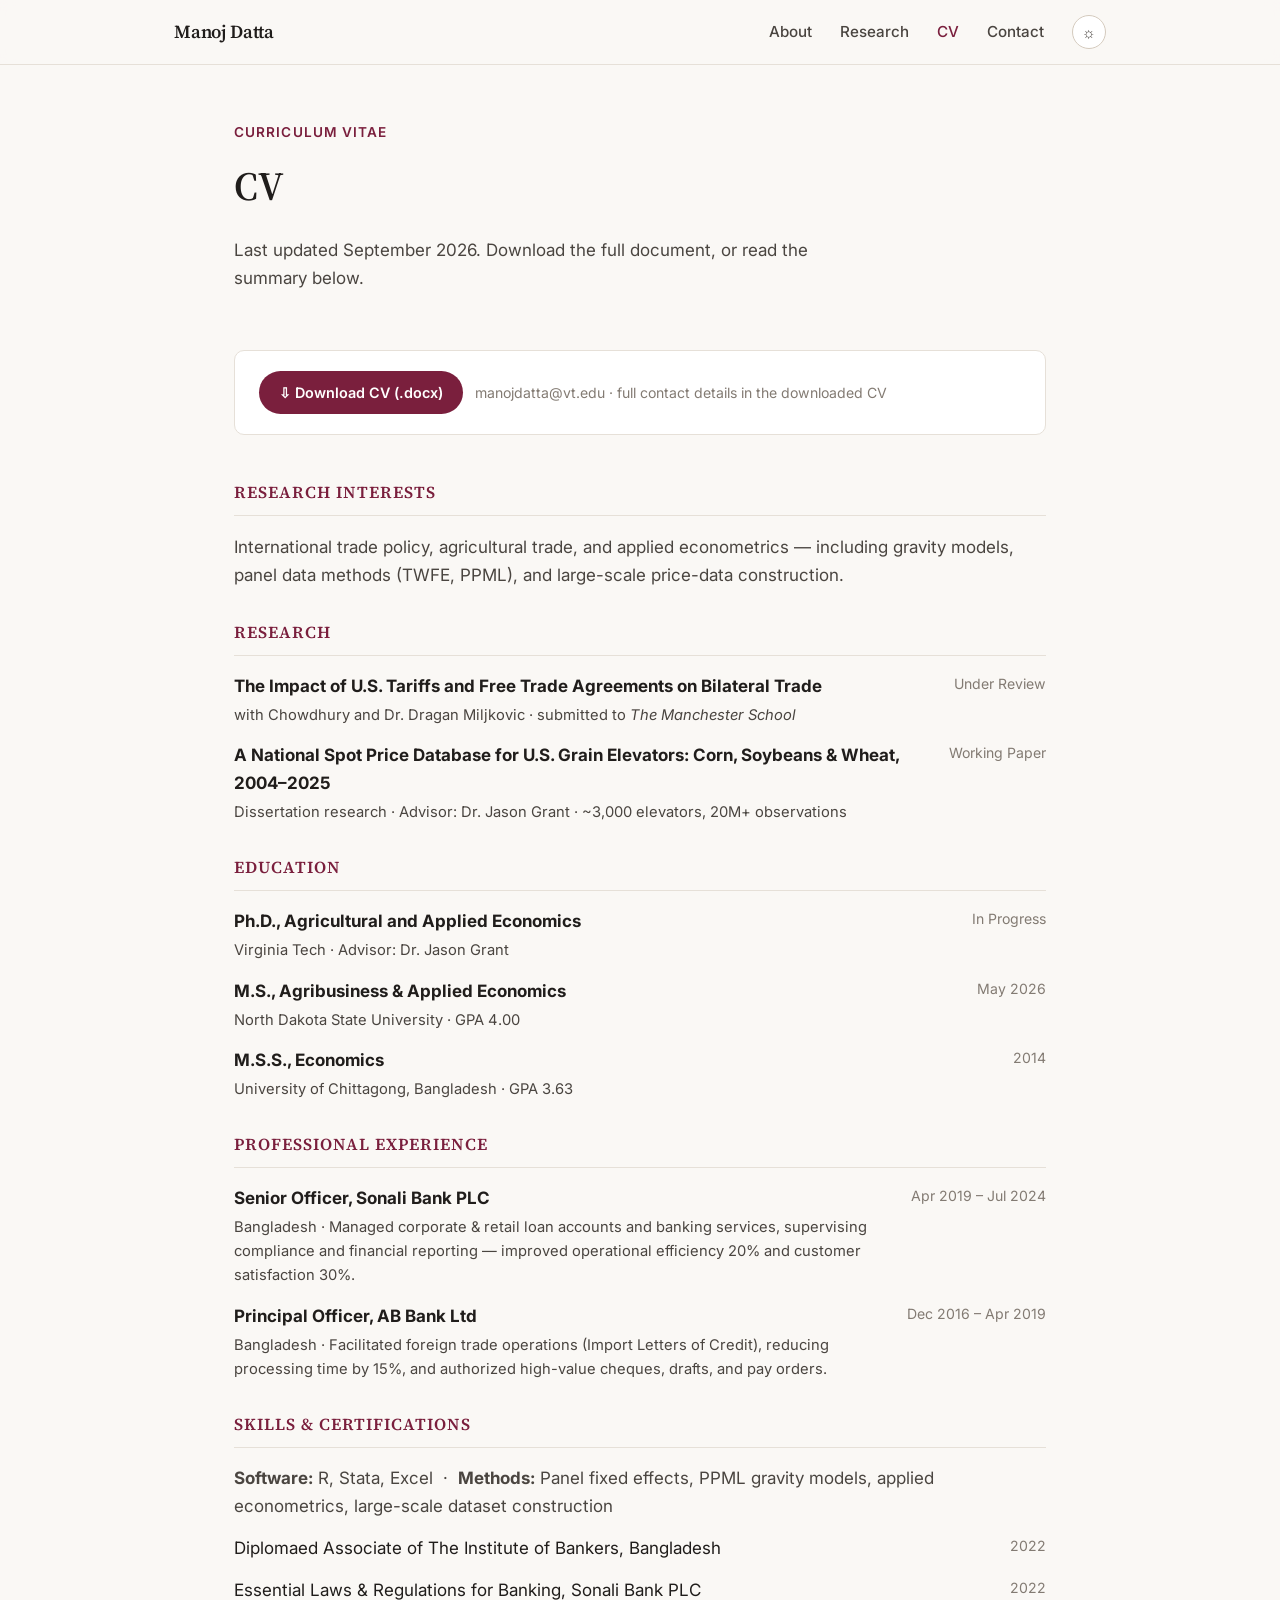
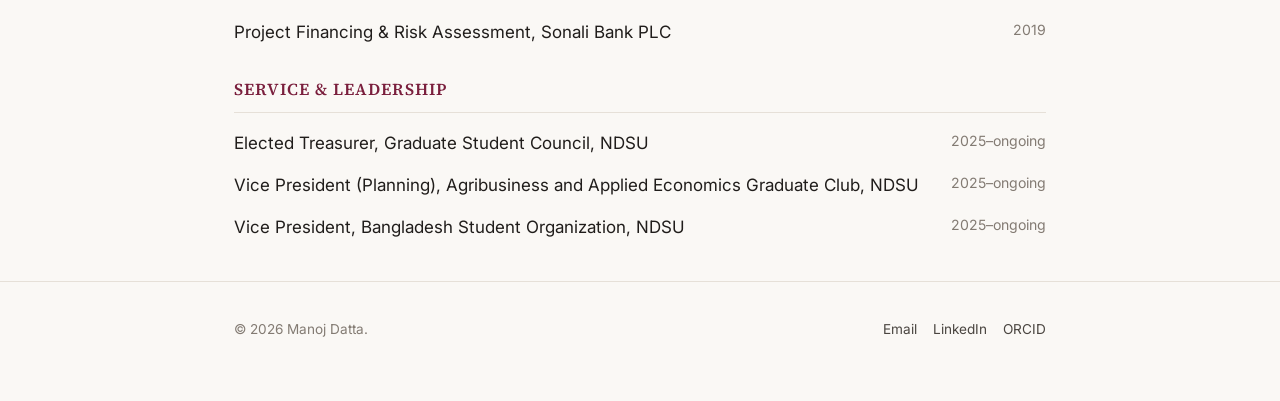
==== cv.html @ b6eddcfe "Initial commit: personal academic website" ====
<!DOCTYPE html>
<html lang="en">
<head>
<meta charset="UTF-8">
<meta name="viewport" content="width=device-width, initial-scale=1">
<title>CV — Manoj Datta</title>
<meta name="description" content="Curriculum vitae for Manoj Datta, PhD student in Agricultural and Applied Economics at Virginia Tech.">
<link rel="preconnect" href="https://fonts.googleapis.com">
<link rel="preconnect" href="https://fonts.gstatic.com" crossorigin>
<link href="https://fonts.googleapis.com/css2?family=Source+Serif+4:wght@500;600;700&family=Inter:wght@400;500;600;700&display=swap" rel="stylesheet">
<link rel="stylesheet" href="assets/css/style.css">
</head>
<body>

<nav class="site-nav">
  <div class="wrap">
    <a href="index.html" class="brand">Manoj Datta</a>
    <button class="nav-toggle" aria-label="Toggle menu">&#9776;</button>
    <div class="nav-links">
      <a href="index.html">About</a>
      <a href="research.html">Research</a>
      <a href="cv.html" class="active">CV</a>
      <a href="mailto:manojdatta@vt.edu">Contact</a>
      <button class="theme-toggle" aria-label="Toggle dark mode" title="Toggle dark mode">&#9788;</button>
    </div>
  </div>
</nav>

<header class="page-header">
  <div class="wrap">
    <p class="eyebrow">Curriculum Vitae</p>
    <h1>CV</h1>
    <p>Last updated September 2026. Download the full document, or read the summary below.</p>
  </div>
</header>

<div class="wrap">
  <div class="cv-download-bar">
    <a class="link-row-single" href="assets/files/Manoj_Datta_CV.docx" download style="padding:10px 20px;background:var(--maroon);color:#fff;border-radius:999px;font-weight:600;font-size:0.9rem;">&#8681; Download CV (.docx)</a>
    <span style="color:var(--ink-faint); font-size:0.88rem;">manojdatta@vt.edu &middot; full contact details in the downloaded CV</span>
  </div>

  <div class="cv-section">
    <h2>Research Interests</h2>
    <p style="color:var(--ink-soft);">
      International trade policy, agricultural trade, and applied econometrics —
      including gravity models, panel data methods (TWFE, PPML), and large-scale
      price-data construction.
    </p>
  </div>

  <div class="cv-section">
    <h2>Research</h2>
    <div class="cv-row">
      <div class="cv-main">
        <b>The Impact of U.S. Tariffs and Free Trade Agreements on Bilateral Trade</b>
        <div class="cv-sub">with Chowdhury and Dr. Dragan Miljkovic &middot; submitted to <em>The Manchester School</em></div>
      </div>
      <div class="cv-date">Under Review</div>
    </div>
    <div class="cv-row">
      <div class="cv-main">
        <b>A National Spot Price Database for U.S. Grain Elevators: Corn, Soybeans &amp; Wheat, 2004&ndash;2025</b>
        <div class="cv-sub">Dissertation research &middot; Advisor: Dr. Jason Grant &middot; ~3,000 elevators, 20M+ observations</div>
      </div>
      <div class="cv-date">Working Paper</div>
    </div>
  </div>

  <div class="cv-section">
    <h2>Education</h2>
    <div class="cv-row">
      <div class="cv-main"><b>Ph.D., Agricultural and Applied Economics</b>
        <div class="cv-sub">Virginia Tech &middot; Advisor: Dr. Jason Grant</div>
      </div>
      <div class="cv-date">In Progress</div>
    </div>
    <div class="cv-row">
      <div class="cv-main"><b>M.S., Agribusiness &amp; Applied Economics</b>
        <div class="cv-sub">North Dakota State University &middot; GPA 4.00</div>
      </div>
      <div class="cv-date">May 2026</div>
    </div>
    <div class="cv-row">
      <div class="cv-main"><b>M.S.S., Economics</b>
        <div class="cv-sub">University of Chittagong, Bangladesh &middot; GPA 3.63</div>
      </div>
      <div class="cv-date">2014</div>
    </div>
  </div>

  <div class="cv-section">
    <h2>Professional Experience</h2>
    <div class="cv-row">
      <div class="cv-main"><b>Senior Officer, Sonali Bank PLC</b>
        <div class="cv-sub">Bangladesh &middot; Managed corporate &amp; retail loan accounts and banking services, supervising compliance and financial reporting &mdash; improved operational efficiency 20% and customer satisfaction 30%.</div>
      </div>
      <div class="cv-date">Apr 2019 &ndash; Jul 2024</div>
    </div>
    <div class="cv-row">
      <div class="cv-main"><b>Principal Officer, AB Bank Ltd</b>
        <div class="cv-sub">Bangladesh &middot; Facilitated foreign trade operations (Import Letters of Credit), reducing processing time by 15%, and authorized high-value cheques, drafts, and pay orders.</div>
      </div>
      <div class="cv-date">Dec 2016 &ndash; Apr 2019</div>
    </div>
  </div>

  <div class="cv-section">
    <h2>Skills &amp; Certifications</h2>
    <p style="color:var(--ink-soft); margin: 0 0 14px;">
      <b>Software:</b> R, Stata, Excel &nbsp;&middot;&nbsp;
      <b>Methods:</b> Panel fixed effects, PPML gravity models, applied econometrics, large-scale dataset construction
    </p>
    <div class="cv-row">
      <div class="cv-main">Diplomaed Associate of The Institute of Bankers, Bangladesh</div>
      <div class="cv-date">2022</div>
    </div>
    <div class="cv-row">
      <div class="cv-main">Essential Laws &amp; Regulations for Banking, Sonali Bank PLC</div>
      <div class="cv-date">2022</div>
    </div>
    <div class="cv-row">
      <div class="cv-main">Project Financing &amp; Risk Assessment, Sonali Bank PLC</div>
      <div class="cv-date">2019</div>
    </div>
  </div>

  <div class="cv-section">
    <h2>Service &amp; Leadership</h2>
    <div class="cv-row">
      <div class="cv-main">Elected Treasurer, Graduate Student Council, NDSU</div>
      <div class="cv-date">2025&ndash;ongoing</div>
    </div>
    <div class="cv-row">
      <div class="cv-main">Vice President (Planning), Agribusiness and Applied Economics Graduate Club, NDSU</div>
      <div class="cv-date">2025&ndash;ongoing</div>
    </div>
    <div class="cv-row">
      <div class="cv-main">Vice President, Bangladesh Student Organization, NDSU</div>
      <div class="cv-date">2025&ndash;ongoing</div>
    </div>
  </div>
</div>

<footer>
  <div class="wrap">
    <p>&copy; <span id="year"></span> Manoj Datta.</p>
    <div class="socials">
      <a href="mailto:manojdatta@vt.edu">Email</a>
      <a href="https://www.linkedin.com/in/manoj-datta-68495a75/" target="_blank" rel="noopener">LinkedIn</a>
      <a href="https://orcid.org/0009-0003-9950-358X" target="_blank" rel="noopener">ORCID</a>
    </div>
  </div>
</footer>

<script src="assets/js/main.js"></script>
<script>document.getElementById("year").textContent = new Date().getFullYear();</script>
</body>
</html>
---- assets/css/style.css ----
/* ============================================================
   Manoj Datta — academic site
   Palette: warm paper background, ink text, maroon + ochre accent
   Type: Source Serif 4 (display/serif) + Inter (UI/body)
   ============================================================ */

:root {
  --paper: #faf8f5;
  --paper-raised: #ffffff;
  --ink: #201d1b;
  --ink-soft: #4a4540;
  --ink-faint: #837b73;
  --line: #e6e0d8;
  --line-strong: #d4cabd;
  --maroon: #7a1f3d;
  --maroon-dark: #5c1730;
  --ochre: #b5651d;
  --tag-bg: #f1ece3;
  --focus: #b5651d;
  --shadow: 0 1px 2px rgba(32, 29, 27, 0.04), 0 8px 24px -12px rgba(32, 29, 27, 0.12);
  --radius: 10px;
  --maxw: 860px;
}

@media (prefers-color-scheme: dark) {
  :root:not([data-theme="light"]) {
    --paper: #171513;
    --paper-raised: #1f1c19;
    --ink: #ece7e0;
    --ink-soft: #c4bcb1;
    --ink-faint: #8d8479;
    --line: #332e29;
    --line-strong: #453f38;
    --maroon: #d97d9a;
    --ochre: #e0a35c;
    --tag-bg: #2a2521;
    --shadow: 0 1px 2px rgba(0, 0, 0, 0.2), 0 8px 24px -12px rgba(0, 0, 0, 0.5);
  }
}

:root[data-theme="dark"] {
  --paper: #171513;
  --paper-raised: #1f1c19;
  --ink: #ece7e0;
  --ink-soft: #c4bcb1;
  --ink-faint: #8d8479;
  --line: #332e29;
  --line-strong: #453f38;
  --maroon: #d97d9a;
  --ochre: #e0a35c;
  --tag-bg: #2a2521;
  --shadow: 0 1px 2px rgba(0, 0, 0, 0.2), 0 8px 24px -12px rgba(0, 0, 0, 0.5);
}

* { box-sizing: border-box; }
html { scroll-behavior: smooth; }

body {
  margin: 0;
  background: var(--paper);
  color: var(--ink);
  font-family: "Inter", -apple-system, BlinkMacSystemFont, "Segoe UI", sans-serif;
  font-size: 17px;
  line-height: 1.65;
  -webkit-font-smoothing: antialiased;
  transition: background 0.2s ease, color 0.2s ease;
}

h1, h2, h3, .serif {
  font-family: "Source Serif 4", Georgia, serif;
  font-weight: 600;
  letter-spacing: -0.01em;
  color: var(--ink);
}

a { color: var(--maroon); text-decoration: none; }
a:hover { text-decoration: underline; text-decoration-thickness: 1.5px; text-underline-offset: 3px; }
a:focus-visible, button:focus-visible { outline: 2px solid var(--focus); outline-offset: 3px; }

.wrap { max-width: var(--maxw); margin: 0 auto; padding: 0 24px; }

/* ---------- Nav ---------- */
.site-nav {
  position: sticky; top: 0; z-index: 50;
  background: color-mix(in srgb, var(--paper) 88%, transparent);
  backdrop-filter: saturate(140%) blur(8px);
  border-bottom: 1px solid var(--line);
}
.site-nav .wrap { max-width: 980px; display: flex; align-items: center; justify-content: space-between; height: 64px; }
.brand { font-family: "Source Serif 4", serif; font-weight: 600; font-size: 1.15rem; color: var(--ink); letter-spacing: -0.01em; }
.brand:hover { text-decoration: none; opacity: 0.8; }
.nav-links { display: flex; align-items: center; gap: 28px; }
.nav-links a { color: var(--ink-soft); font-size: 0.95rem; font-weight: 500; }
.nav-links a.active { color: var(--maroon); }
.nav-links a:hover { color: var(--maroon); text-decoration: none; }
.theme-toggle {
  border: 1px solid var(--line-strong); background: var(--paper-raised); color: var(--ink-soft);
  width: 34px; height: 34px; border-radius: 50%; cursor: pointer; font-size: 0.95rem;
  display: flex; align-items: center; justify-content: center;
}
.theme-toggle:hover { border-color: var(--ochre); color: var(--ochre); }
.nav-toggle { display: none; }

@media (max-width: 640px) {
  .nav-links { position: fixed; inset: 64px 0 auto 0; background: var(--paper); border-bottom: 1px solid var(--line);
    flex-direction: column; align-items: flex-start; padding: 16px 24px 24px; gap: 16px;
    transform: translateY(-8px); opacity: 0; pointer-events: none; transition: all 0.18s ease; }
  .nav-links.open { transform: translateY(0); opacity: 1; pointer-events: auto; }
  .nav-toggle { display: flex; border: none; background: none; color: var(--ink); font-size: 1.4rem; cursor: pointer; padding: 4px 8px; }
}

/* ---------- Hero ---------- */
.hero { padding: 64px 0 40px; }
.hero .wrap { display: flex; align-items: flex-start; gap: 44px; }
.hero .hero-text { flex: 1 1 auto; min-width: 0; }
.hero .eyebrow { color: var(--maroon); font-weight: 600; font-size: 0.85rem; text-transform: uppercase; letter-spacing: 0.08em; margin: 0 0 14px; }
.hero h1 { font-size: clamp(2.2rem, 5vw, 3rem); margin: 0 0 8px; line-height: 1.08; }
.hero .role { color: var(--ink-soft); font-size: 1.15rem; margin: 0 0 24px; }
.hero p.lede { max-width: 640px; color: var(--ink-soft); font-size: 1.05rem; }
.hero .lede a { color: var(--maroon); }

.hero-photo { flex: 0 0 auto; width: 168px; height: 168px; border-radius: 50%; overflow: hidden;
  border: 3px solid var(--paper-raised); box-shadow: var(--shadow); background: var(--tag-bg); }
.hero-photo img { width: 100%; height: 100%; object-fit: cover; display: block; }

@media (max-width: 640px) {
  .hero .wrap { flex-direction: column-reverse; gap: 20px; }
  .hero-photo { width: 120px; height: 120px; }
}

.link-row { display: flex; flex-wrap: wrap; gap: 10px; margin-top: 28px; }
.link-row a { display: inline-flex; align-items: center; gap: 8px; padding: 9px 16px; border: 1px solid var(--line-strong);
  border-radius: 999px; font-size: 0.9rem; font-weight: 500; color: var(--ink); background: var(--paper-raised); }
.link-row a:hover { border-color: var(--maroon); color: var(--maroon); text-decoration: none; }
.link-row a.primary { background: var(--maroon); border-color: var(--maroon); color: #fff; }
.link-row a.primary:hover { background: var(--maroon-dark); color: #fff; }

.tag-row { display: flex; flex-wrap: wrap; gap: 8px; margin: 22px 0 0; }
.tag { background: var(--tag-bg); color: var(--ink-soft); border-radius: 999px; padding: 5px 13px; font-size: 0.82rem; font-weight: 500; }

/* ---------- Sections ---------- */
section.block { padding: 40px 0; border-top: 1px solid var(--line); }
section.block:first-of-type { border-top: none; }
.block h2 { font-size: 1.5rem; margin: 0 0 22px; }
.section-intro { color: var(--ink-soft); margin: -14px 0 24px; max-width: 620px; }

/* ---------- Timeline (education) ---------- */
.timeline { list-style: none; margin: 0; padding: 0; }
.timeline li { position: relative; padding: 0 0 26px 28px; border-left: 2px solid var(--line); }
.timeline li:last-child { border-left-color: transparent; padding-bottom: 0; }
.timeline li::before { content: ""; position: absolute; left: -6px; top: 4px; width: 10px; height: 10px; border-radius: 50%;
  background: var(--paper-raised); border: 2px solid var(--maroon); }
.timeline .t-title { font-weight: 600; color: var(--ink); }
.timeline .t-meta { color: var(--ink-faint); font-size: 0.88rem; margin-top: 2px; }
.timeline .t-detail { color: var(--ink-soft); font-size: 0.92rem; margin-top: 4px; }

/* ---------- Research cards ---------- */
.card { background: var(--paper-raised); border: 1px solid var(--line); border-radius: var(--radius); padding: 26px 28px; box-shadow: var(--shadow); margin-bottom: 22px; }
.card .badge-row { display: flex; flex-wrap: wrap; gap: 8px; align-items: center; margin-bottom: 10px; }
.badge { font-size: 0.74rem; font-weight: 700; text-transform: uppercase; letter-spacing: 0.05em; padding: 4px 10px; border-radius: 999px; }
.badge.review { background: #f3e0c9; color: #7a4a10; }
.badge.working { background: #ded3f0; color: #4a2d80; }
.card h3 { font-size: 1.2rem; margin: 0 0 6px; line-height: 1.3; }
.card .authors { color: var(--ink-soft); font-size: 0.92rem; margin: 0 0 4px; }
.card .venue { color: var(--ink-faint); font-size: 0.88rem; font-style: italic; margin: 0 0 14px; }
.card .stats { display: flex; flex-wrap: wrap; gap: 22px; margin: 16px 0; padding: 14px 0; border-top: 1px dashed var(--line); border-bottom: 1px dashed var(--line); }
.card .stat b { display: block; font-family: "Source Serif 4", serif; font-size: 1.3rem; color: var(--maroon); }
.card .stat span { display: block; font-size: 0.78rem; color: var(--ink-faint); }
.card .keywords { display: flex; flex-wrap: wrap; gap: 6px; margin-top: 14px; }

.abstract-toggle { background: none; border: 1px solid var(--line-strong); color: var(--ink-soft); border-radius: 6px; padding: 6px 12px;
  font-size: 0.85rem; cursor: pointer; font-family: inherit; margin-top: 4px; }
.abstract-toggle:hover { border-color: var(--maroon); color: var(--maroon); }
.abstract-body { max-height: 0; overflow: hidden; transition: max-height 0.25s ease; }
.abstract-body p { color: var(--ink-soft); font-size: 0.95rem; margin: 14px 0 0; }
.abstract-body.open { max-height: 600px; }

/* ---------- CV page ---------- */
.cv-section { margin-bottom: 30px; }
.cv-section h2 { font-size: 1.05rem; text-transform: uppercase; letter-spacing: 0.06em; color: var(--maroon); border-bottom: 1px solid var(--line); padding-bottom: 8px; margin-bottom: 16px; }
.cv-row { display: flex; justify-content: space-between; gap: 20px; margin-bottom: 14px; }
.cv-row .cv-main b { color: var(--ink); }
.cv-row .cv-date { color: var(--ink-faint); font-size: 0.88rem; white-space: nowrap; text-align: right; }
.cv-row .cv-sub { color: var(--ink-soft); font-size: 0.92rem; margin-top: 3px; }
.cv-download-bar { display: flex; flex-wrap: wrap; gap: 12px; align-items: center; margin: 28px 0 44px; padding: 20px 24px;
  background: var(--paper-raised); border: 1px solid var(--line); border-radius: var(--radius); }

/* ---------- Footer ---------- */
footer { border-top: 1px solid var(--line); padding: 36px 0 60px; margin-top: 40px; }
footer .wrap { display: flex; flex-wrap: wrap; justify-content: space-between; gap: 16px; align-items: center; }
footer p { color: var(--ink-faint); font-size: 0.85rem; margin: 0; }
footer .socials { display: flex; gap: 16px; }
footer .socials a { color: var(--ink-soft); font-size: 0.85rem; }

.page-header { padding: 56px 0 12px; }
.page-header .eyebrow { color: var(--maroon); font-weight: 600; font-size: 0.85rem; text-transform: uppercase; letter-spacing: 0.08em; margin: 0 0 10px; }
.page-header h1 { font-size: clamp(1.9rem, 4vw, 2.5rem); margin: 0 0 12px; }
.page-header p { color: var(--ink-soft); max-width: 620px; }

@media (max-width: 560px) {
  .cv-row { flex-direction: column; gap: 2px; }
  .cv-row .cv-date { text-align: left; }
}
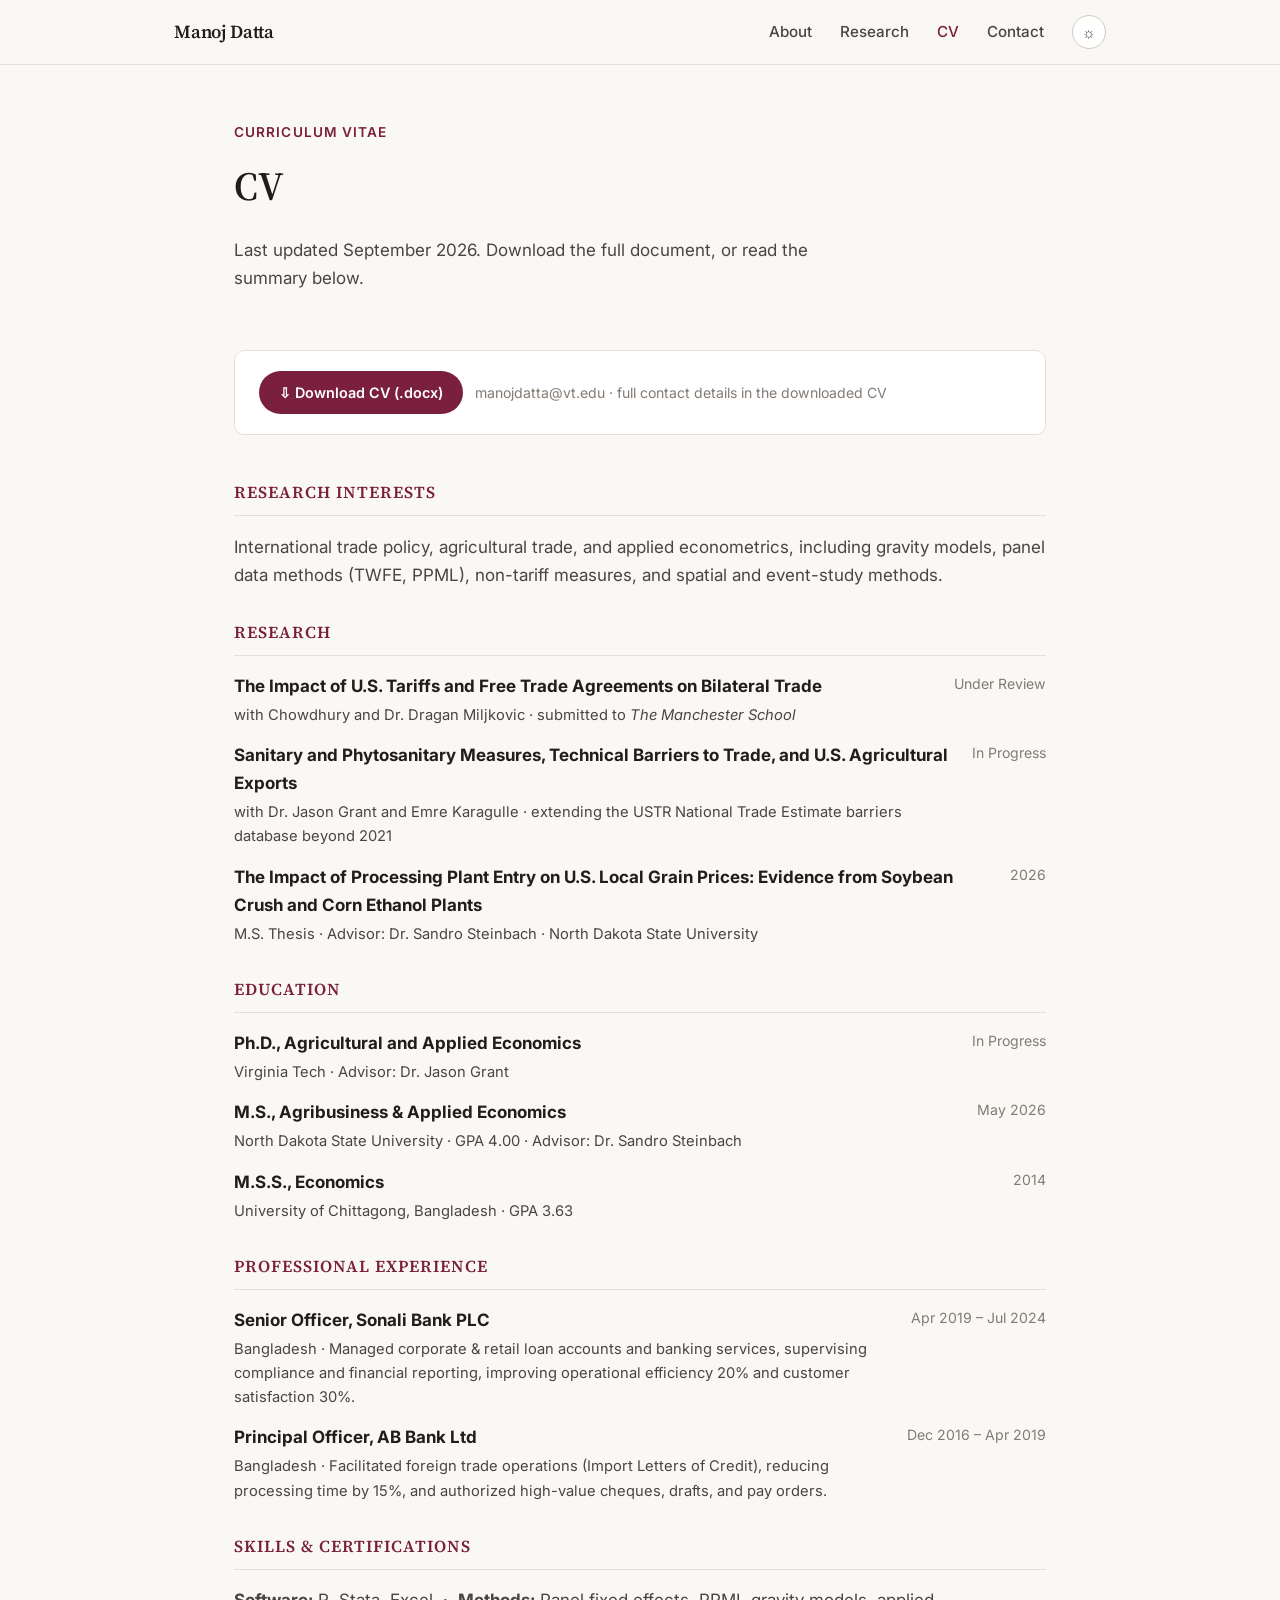
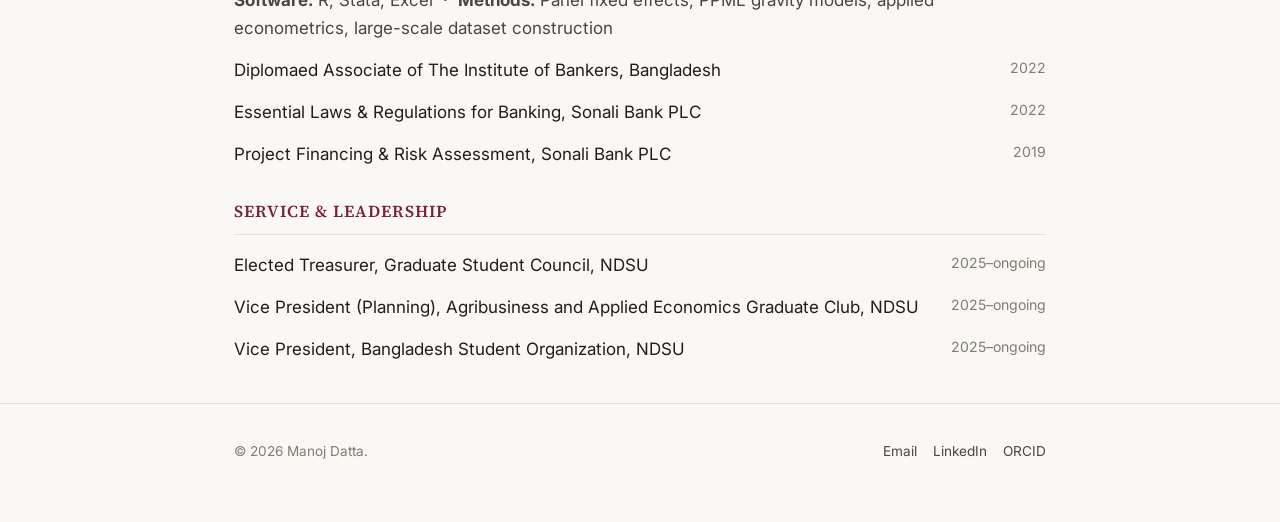
==== commit 7294414e: "Correct research content: current SPS/TBT project, M.S. thesis details, remove em dashes" ====
--- a/cv.html
+++ b/cv.html
@@ -3,7 +3,7 @@
 <head>
 <meta charset="UTF-8">
 <meta name="viewport" content="width=device-width, initial-scale=1">
-<title>CV — Manoj Datta</title>
+<title>CV, Manoj Datta</title>
 <meta name="description" content="Curriculum vitae for Manoj Datta, PhD student in Agricultural and Applied Economics at Virginia Tech.">
 <link rel="preconnect" href="https://fonts.googleapis.com">
 <link rel="preconnect" href="https://fonts.gstatic.com" crossorigin>
@@ -43,9 +43,9 @@
   <div class="cv-section">
     <h2>Research Interests</h2>
     <p style="color:var(--ink-soft);">
-      International trade policy, agricultural trade, and applied econometrics —
-      including gravity models, panel data methods (TWFE, PPML), and large-scale
-      price-data construction.
+      International trade policy, agricultural trade, and applied econometrics, including
+      gravity models, panel data methods (TWFE, PPML), non-tariff measures, and spatial and
+      event-study methods.
     </p>
   </div>
 
@@ -60,10 +60,17 @@
     </div>
     <div class="cv-row">
       <div class="cv-main">
-        <b>A National Spot Price Database for U.S. Grain Elevators: Corn, Soybeans &amp; Wheat, 2004&ndash;2025</b>
-        <div class="cv-sub">Dissertation research &middot; Advisor: Dr. Jason Grant &middot; ~3,000 elevators, 20M+ observations</div>
+        <b>Sanitary and Phytosanitary Measures, Technical Barriers to Trade, and U.S. Agricultural Exports</b>
+        <div class="cv-sub">with Dr. Jason Grant and Emre Karagulle &middot; extending the USTR National Trade Estimate barriers database beyond 2021</div>
       </div>
-      <div class="cv-date">Working Paper</div>
+      <div class="cv-date">In Progress</div>
+    </div>
+    <div class="cv-row">
+      <div class="cv-main">
+        <b>The Impact of Processing Plant Entry on U.S. Local Grain Prices: Evidence from Soybean Crush and Corn Ethanol Plants</b>
+        <div class="cv-sub">M.S. Thesis &middot; Advisor: Dr. Sandro Steinbach &middot; North Dakota State University</div>
+      </div>
+      <div class="cv-date">2026</div>
     </div>
   </div>
 
@@ -77,7 +84,7 @@
     </div>
     <div class="cv-row">
       <div class="cv-main"><b>M.S., Agribusiness &amp; Applied Economics</b>
-        <div class="cv-sub">North Dakota State University &middot; GPA 4.00</div>
+        <div class="cv-sub">North Dakota State University &middot; GPA 4.00 &middot; Advisor: Dr. Sandro Steinbach</div>
       </div>
       <div class="cv-date">May 2026</div>
     </div>
@@ -93,7 +100,7 @@
     <h2>Professional Experience</h2>
     <div class="cv-row">
       <div class="cv-main"><b>Senior Officer, Sonali Bank PLC</b>
-        <div class="cv-sub">Bangladesh &middot; Managed corporate &amp; retail loan accounts and banking services, supervising compliance and financial reporting &mdash; improved operational efficiency 20% and customer satisfaction 30%.</div>
+        <div class="cv-sub">Bangladesh &middot; Managed corporate &amp; retail loan accounts and banking services, supervising compliance and financial reporting, improving operational efficiency 20% and customer satisfaction 30%.</div>
       </div>
       <div class="cv-date">Apr 2019 &ndash; Jul 2024</div>
     </div>
--- a/assets/css/style.css
+++ b/assets/css/style.css
@@ -160,6 +160,7 @@
 .badge { font-size: 0.74rem; font-weight: 700; text-transform: uppercase; letter-spacing: 0.05em; padding: 4px 10px; border-radius: 999px; }
 .badge.review { background: #f3e0c9; color: #7a4a10; }
 .badge.working { background: #ded3f0; color: #4a2d80; }
+.badge.thesis { background: #d3ecd9; color: #1f6b3a; }
 .card h3 { font-size: 1.2rem; margin: 0 0 6px; line-height: 1.3; }
 .card .authors { color: var(--ink-soft); font-size: 0.92rem; margin: 0 0 4px; }
 .card .venue { color: var(--ink-faint); font-size: 0.88rem; font-style: italic; margin: 0 0 14px; }
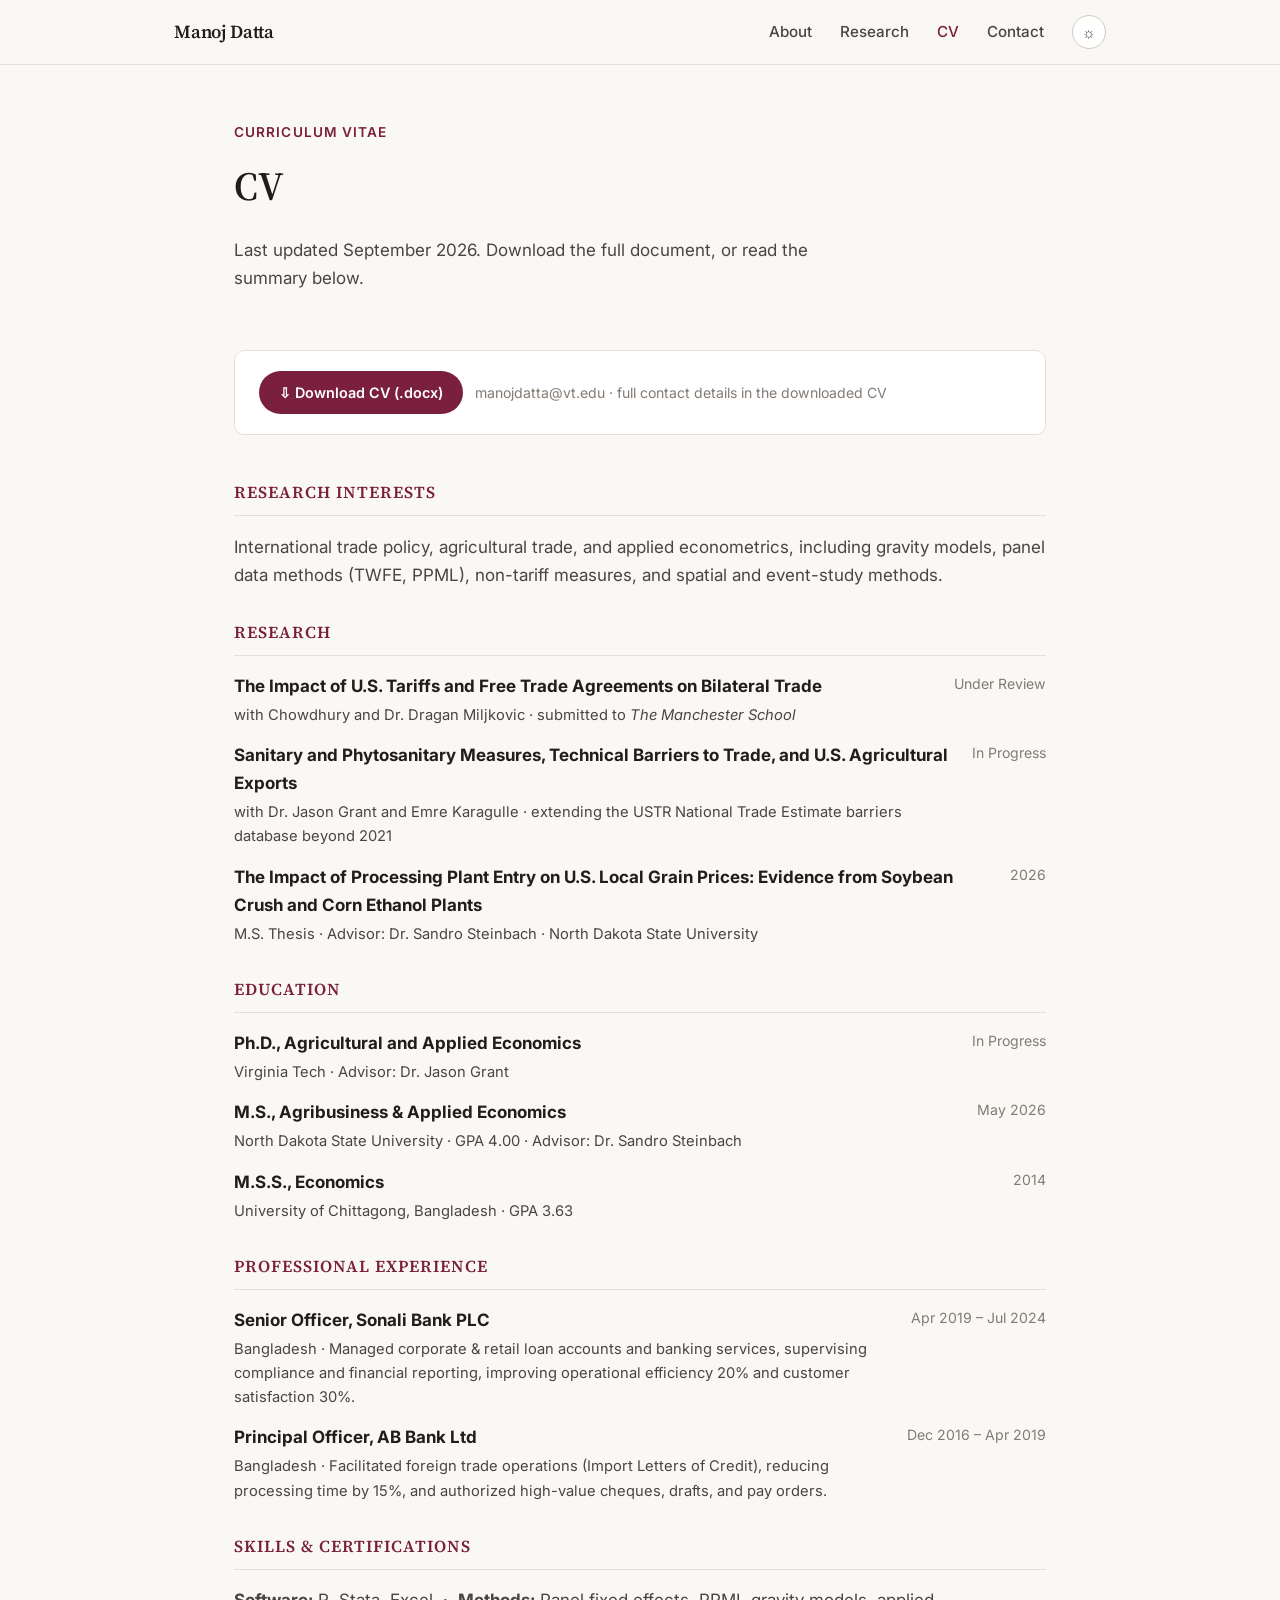
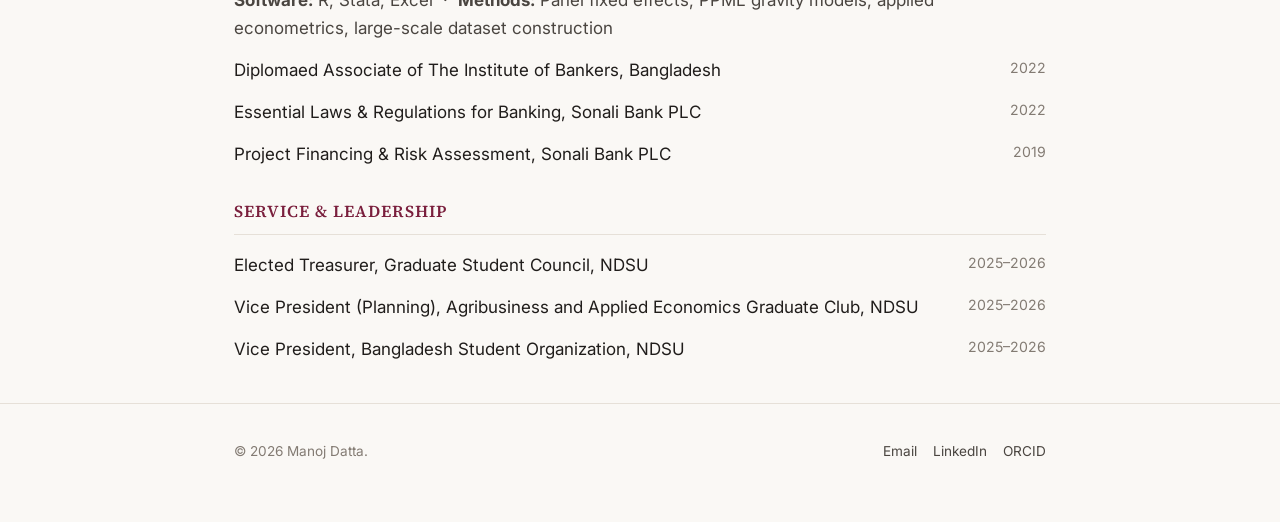
==== commit 04994e7e: "Fix Service & Leadership dates: 2025-2026 instead of ongoing" ====
--- a/cv.html
+++ b/cv.html
@@ -136,15 +136,15 @@
     <h2>Service &amp; Leadership</h2>
     <div class="cv-row">
       <div class="cv-main">Elected Treasurer, Graduate Student Council, NDSU</div>
-      <div class="cv-date">2025&ndash;ongoing</div>
+      <div class="cv-date">2025&ndash;2026</div>
     </div>
     <div class="cv-row">
       <div class="cv-main">Vice President (Planning), Agribusiness and Applied Economics Graduate Club, NDSU</div>
-      <div class="cv-date">2025&ndash;ongoing</div>
+      <div class="cv-date">2025&ndash;2026</div>
     </div>
     <div class="cv-row">
       <div class="cv-main">Vice President, Bangladesh Student Organization, NDSU</div>
-      <div class="cv-date">2025&ndash;ongoing</div>
+      <div class="cv-date">2025&ndash;2026</div>
     </div>
   </div>
 </div>
